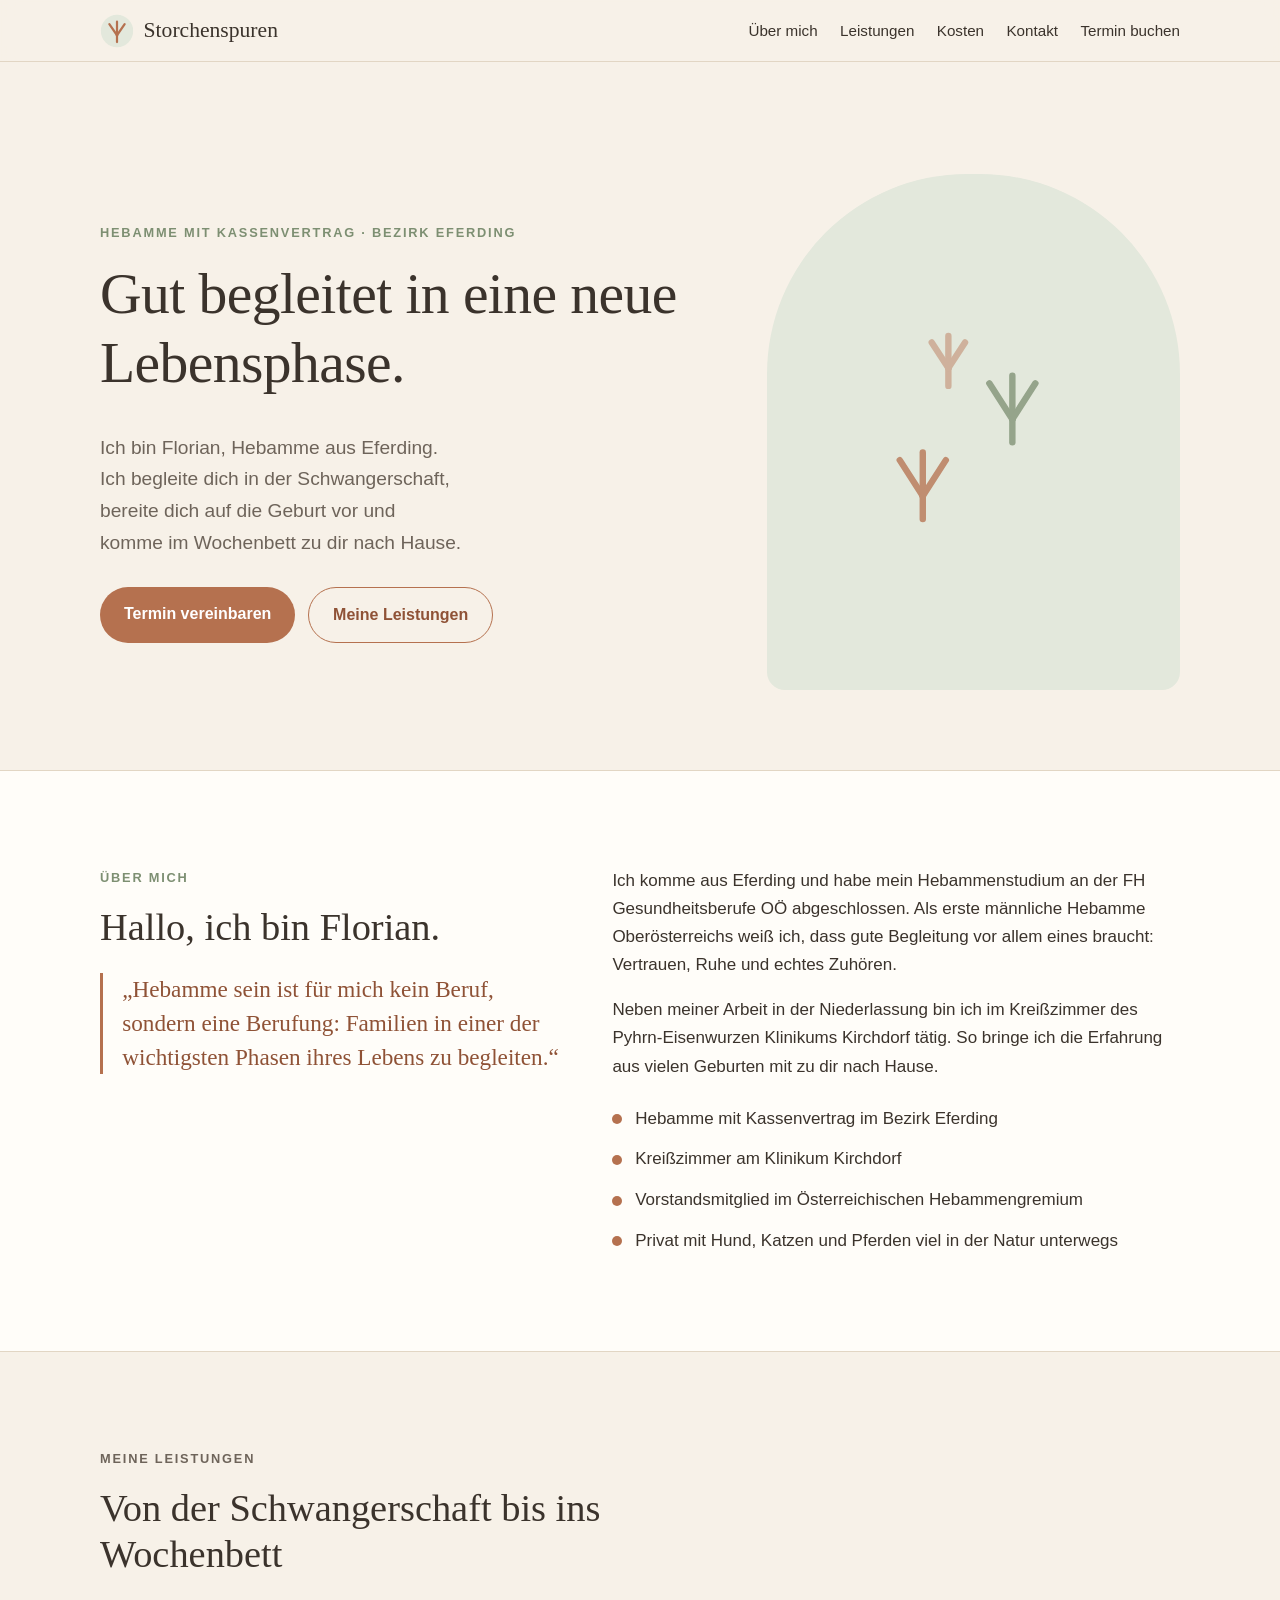
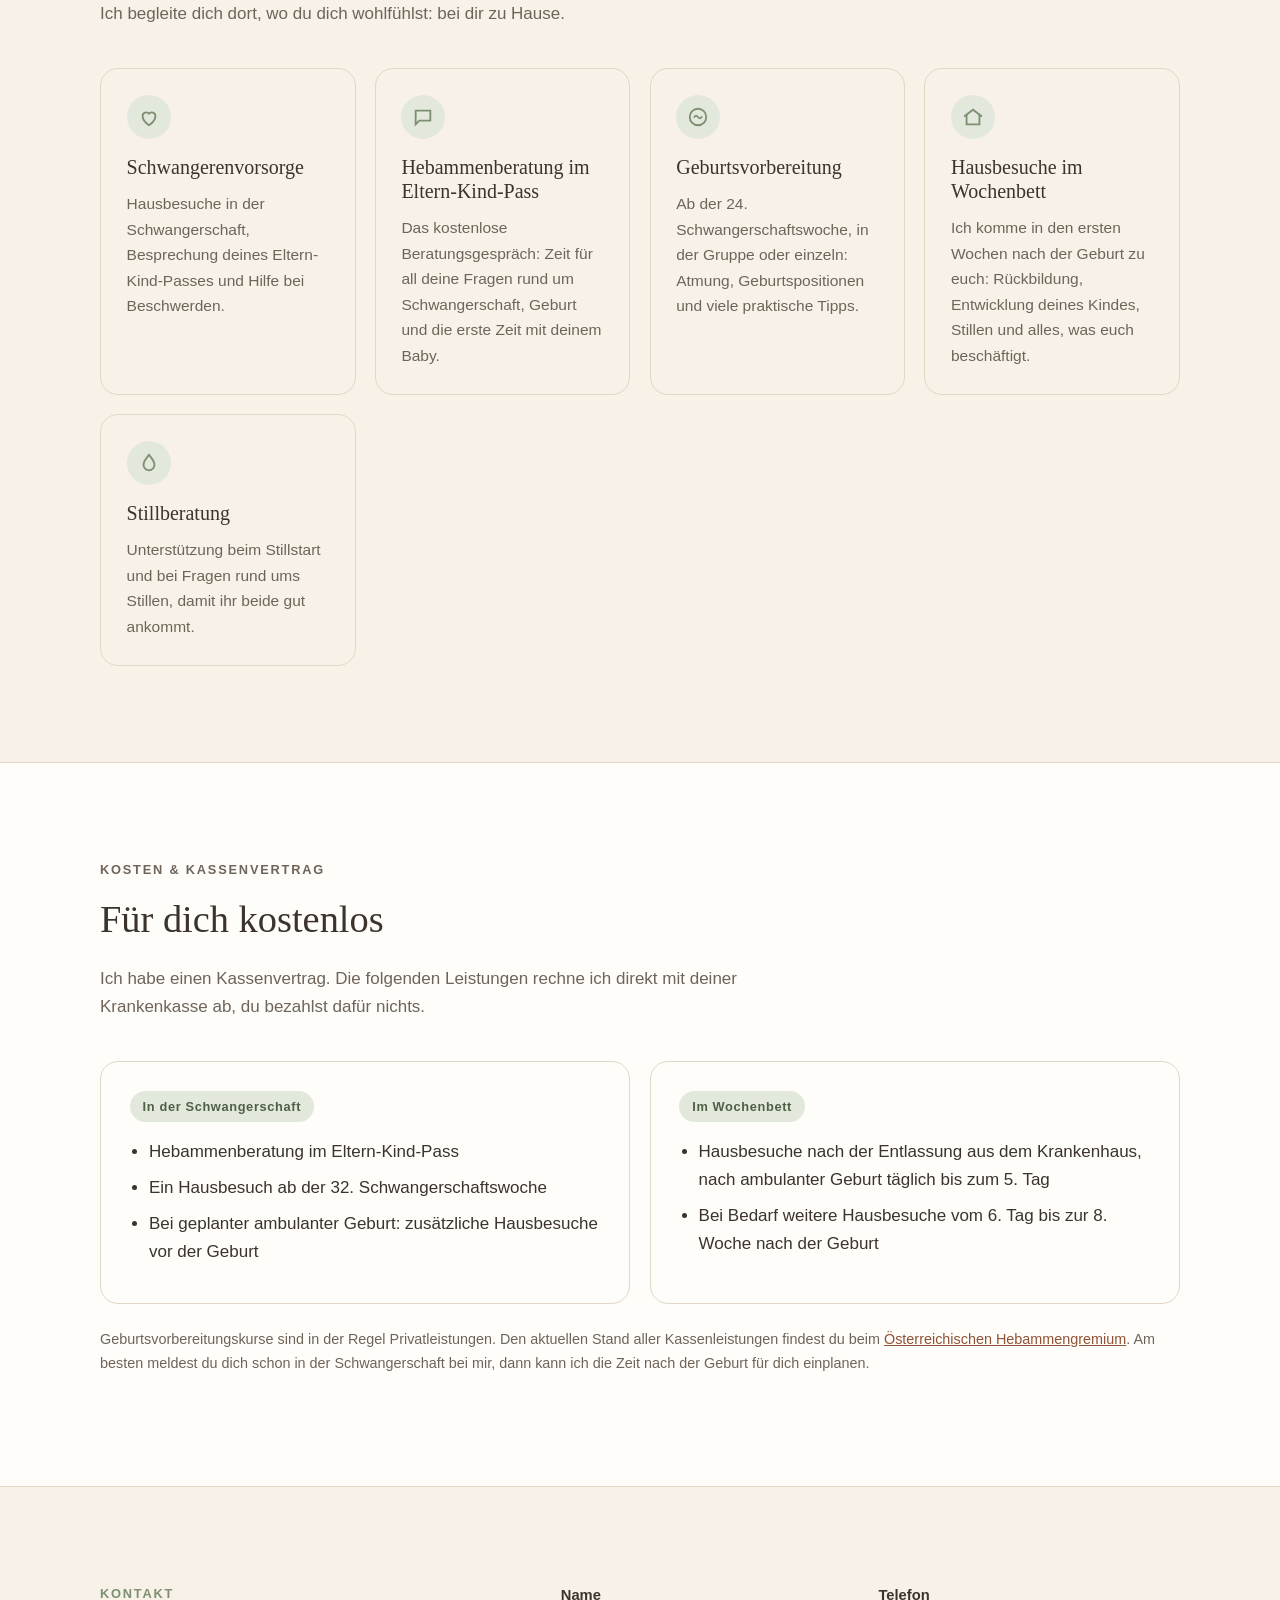
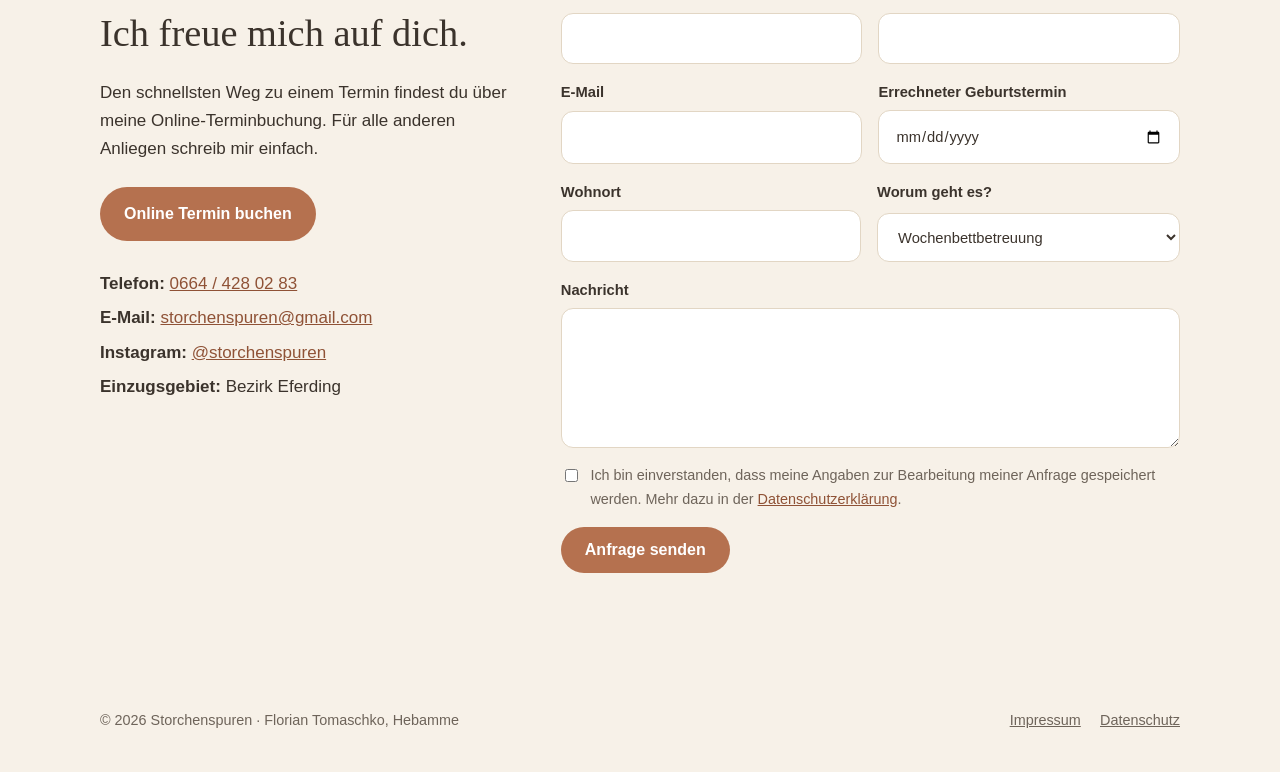
==== index.html @ 36145c32 "Neue Website Storchenspuren Co-Authored-By: Claude Opus 5.5 <noreply@anthropic.com> Claude-Session: " ====
<!DOCTYPE html>
<html lang="de-AT">
<head>
  <meta charset="utf-8">
  <meta name="viewport" content="width=device-width, initial-scale=1">
  <title>Storchenspuren – Hebamme Florian Tomaschko | Bezirk Eferding</title>
  <meta name="description" content="Storchenspuren: Hebamme mit Kassenvertrag im Bezirk Eferding. Schwangerenbetreuung, Geburtsvorbereitung, Hausbesuche im Wochenbett und Stillberatung – Florian Tomaschko.">
  <meta property="og:title" content="Storchenspuren – Hebamme im Bezirk Eferding">
  <meta property="og:description" content="Begleitung in Schwangerschaft und Wochenbett – mit Kassenvertrag.">
  <meta property="og:type" content="website">
  <link rel="icon" href="favicon.svg" type="image/svg+xml">
  <link rel="stylesheet" href="styles.css">
  <script type="application/ld+json">
  {
    "@context": "https://schema.org",
    "@type": "MedicalBusiness",
    "name": "Storchenspuren – Hebamme Florian Tomaschko",
    "url": "https://www.storchenspuren.com",
    "telephone": "+436644280283",
    "email": "storchenspuren@gmail.com",
    "areaServed": "Bezirk Eferding, Oberösterreich",
    "sameAs": ["https://www.instagram.com/storchenspuren"]
  }
  </script>
</head>
<body>

<header class="site-header">
  <div class="wrap">
    <a href="#top" class="brand" aria-label="Storchenspuren – zur Startseite">
      <svg viewBox="0 0 40 40" aria-hidden="true"><circle cx="20" cy="20" r="19" fill="#e3e8dc"/><g fill="none" stroke="#b5714f" stroke-width="2.6" stroke-linecap="round"><path d="M20 25 L20 33"/><path d="M20 25 L11 12"/><path d="M20 25 L20 9"/><path d="M20 25 L29 12"/></g></svg>
      <span>Storchenspuren</span>
    </a>
    <button class="nav-toggle" aria-label="Menü öffnen" aria-expanded="false">☰</button>
    <nav class="nav" aria-label="Hauptnavigation">
      <a href="#ueber-mich">Über mich</a>
      <a href="#leistungen">Leistungen</a>
      <a href="#kosten">Kosten</a>
      <a href="#kontakt">Kontakt</a>
      <a href="https://tomaschko.hebamio.at" target="_blank" rel="noopener">Termin buchen</a>
    </nav>
  </div>
</header>

<main id="top">

  <section class="hero">
    <div class="wrap">
      <div>
        <p class="eyebrow">Hebamme mit Kassenvertrag · Bezirk Eferding</p>
        <h1>Gut begleitet in eine neue Lebensphase.</h1>
        <p class="lead">Ich bin Florian, Hebamme aus Eferding. Ich begleite dich in der Schwangerschaft, bereite dich auf die Geburt vor und komme im Wochenbett zu dir nach Hause.</p>
        <div class="actions">
          <a class="btn" href="https://tomaschko.hebamio.at" target="_blank" rel="noopener">Termin vereinbaren</a>
          <a class="btn ghost" href="#leistungen">Meine Leistungen</a>
        </div>
      </div>
      <div class="hero-art">
        <!-- Platzhalter: hier kommt später ein Foto von Florian hin -->
        <svg viewBox="0 0 200 200" aria-hidden="true">
          <g fill="none" stroke="#b5714f" stroke-width="5" stroke-linecap="round" opacity=".85">
            <path d="M60 150 L60 168"/><path d="M60 150 L42 122"/><path d="M60 150 L60 116"/><path d="M60 150 L78 122"/>
          </g>
          <g fill="none" stroke="#7d8f72" stroke-width="5" stroke-linecap="round" opacity=".85">
            <path d="M130 90 L130 108"/><path d="M130 90 L112 62"/><path d="M130 90 L130 56"/><path d="M130 90 L148 62"/>
          </g>
          <g fill="none" stroke="#b5714f" stroke-width="5" stroke-linecap="round" opacity=".5">
            <path d="M80 50 L80 64"/><path d="M80 50 L67 30"/><path d="M80 50 L80 25"/><path d="M80 50 L93 30"/>
          </g>
        </svg>
      </div>
    </div>
  </section>

  <section id="ueber-mich" class="section-alt">
    <div class="wrap about">
      <div>
        <p class="eyebrow">Über mich</p>
        <h2>Hallo, ich bin Florian.</h2>
        <blockquote class="quote">„Hebamme sein ist für mich kein Beruf, sondern eine Berufung: Familien in einer der wichtigsten Phasen ihres Lebens zu begleiten.“</blockquote>
      </div>
      <div>
        <p>Ich komme aus Eferding und habe mein Hebammenstudium an der FH Gesundheitsberufe OÖ abgeschlossen. Als erste männliche Hebamme Oberösterreichs weiß ich, dass gute Begleitung vor allem eines braucht: Vertrauen, Ruhe und echtes Zuhören.</p>
        <p>Neben meiner Arbeit in der Niederlassung bin ich im Kreißzimmer des Pyhrn-Eisenwurzen Klinikums Kirchdorf tätig. So bringe ich die Erfahrung aus vielen Geburten mit zu dir nach Hause.</p>
        <ul class="facts">
          <li>Hebamme mit Kassenvertrag im Bezirk Eferding</li>
          <li>Kreißzimmer am Klinikum Kirchdorf</li>
          <li>Vorstandsmitglied im Österreichischen Hebammengremium</li>
          <li>Privat mit Hund, Katzen und Pferden viel in der Natur unterwegs</li>
        </ul>
      </div>
    </div>
  </section>

  <section id="leistungen">
    <div class="wrap">
      <div class="section-head">
        <p class="eyebrow">Meine Leistungen</p>
        <h2>Von der Schwangerschaft bis ins Wochenbett</h2>
        <p>Ich begleite dich dort, wo du dich wohlfühlst: bei dir zu Hause.</p>
      </div>
      <div class="cards">
        <article class="card">
          <div class="icon"><svg viewBox="0 0 24 24" fill="none" stroke="currentColor" stroke-width="2" stroke-linecap="round"><path d="M12 21s-7-4.5-7-10a4 4 0 0 1 7-2.6A4 4 0 0 1 19 11c0 5.5-7 10-7 10z"/></svg></div>
          <h3>Schwangerenvorsorge</h3>
          <p>Hausbesuche in der Schwangerschaft, Besprechung deines Eltern-Kind-Passes und Hilfe bei Beschwerden.</p>
        </article>
        <article class="card">
          <div class="icon"><svg viewBox="0 0 24 24" fill="none" stroke="currentColor" stroke-width="2" stroke-linecap="round"><path d="M4 5h16v11H8l-4 4z"/></svg></div>
          <h3>Hebammenberatung im Eltern-Kind-Pass</h3>
          <p>Das kostenlose Beratungsgespräch: Zeit für all deine Fragen rund um Schwangerschaft, Geburt und die erste Zeit mit deinem Baby.</p>
        </article>
        <article class="card">
          <div class="icon"><svg viewBox="0 0 24 24" fill="none" stroke="currentColor" stroke-width="2" stroke-linecap="round"><circle cx="12" cy="12" r="9"/><path d="M8 12c1.5-2 2.5-2 4 0s2.5 2 4 0"/></svg></div>
          <h3>Geburtsvorbereitung</h3>
          <p>Ab der 24. Schwangerschaftswoche, in der Gruppe oder einzeln: Atmung, Geburtspositionen und viele praktische Tipps.</p>
        </article>
        <article class="card">
          <div class="icon"><svg viewBox="0 0 24 24" fill="none" stroke="currentColor" stroke-width="2" stroke-linecap="round"><path d="M3 11l9-7 9 7"/><path d="M5 10v10h14V10"/></svg></div>
          <h3>Hausbesuche im Wochenbett</h3>
          <p>Ich komme in den ersten Wochen nach der Geburt zu euch: Rückbildung, Entwicklung deines Kindes, Stillen und alles, was euch beschäftigt.</p>
        </article>
        <article class="card">
          <div class="icon"><svg viewBox="0 0 24 24" fill="none" stroke="currentColor" stroke-width="2" stroke-linecap="round"><path d="M12 3c3 4 6 7 6 11a6 6 0 0 1-12 0c0-4 3-7 6-11z"/></svg></div>
          <h3>Stillberatung</h3>
          <p>Unterstützung beim Stillstart und bei Fragen rund ums Stillen, damit ihr beide gut ankommt.</p>
        </article>
      </div>
    </div>
  </section>

  <section id="kosten" class="section-alt">
    <div class="wrap">
      <div class="section-head">
        <p class="eyebrow">Kosten &amp; Kassenvertrag</p>
        <h2>Für dich kostenlos</h2>
        <p>Ich habe einen Kassenvertrag. Die folgenden Leistungen rechne ich direkt mit deiner Krankenkasse ab, du bezahlst dafür nichts.</p>
      </div>
      <div class="costs">
        <div class="cost-box">
          <span class="badge">In der Schwangerschaft</span>
          <ul>
            <li>Hebammenberatung im Eltern-Kind-Pass</li>
            <li>Ein Hausbesuch ab der 32. Schwangerschaftswoche</li>
            <li>Bei geplanter ambulanter Geburt: zusätzliche Hausbesuche vor der Geburt</li>
          </ul>
        </div>
        <div class="cost-box">
          <span class="badge">Im Wochenbett</span>
          <ul>
            <li>Hausbesuche nach der Entlassung aus dem Krankenhaus, nach ambulanter Geburt täglich bis zum 5. Tag</li>
            <li>Bei Bedarf weitere Hausbesuche vom 6. Tag bis zur 8. Woche nach der Geburt</li>
          </ul>
        </div>
      </div>
      <p class="note">Geburtsvorbereitungskurse sind in der Regel Privatleistungen. Den aktuellen Stand aller Kassenleistungen findest du beim <a href="https://www.hebammen.at" target="_blank" rel="noopener">Österreichischen Hebammengremium</a>. Am besten meldest du dich schon in der Schwangerschaft bei mir, dann kann ich die Zeit nach der Geburt für dich einplanen.</p>
    </div>
  </section>

  <section id="kontakt">
    <div class="wrap contact">
      <div class="contact-info">
        <p class="eyebrow">Kontakt</p>
        <h2>Ich freue mich auf dich.</h2>
        <p>Den schnellsten Weg zu einem Termin findest du über meine Online-Terminbuchung. Für alle anderen Anliegen schreib mir einfach.</p>
        <p style="margin-top:1.5rem"><a class="btn" href="https://tomaschko.hebamio.at" target="_blank" rel="noopener">Online Termin buchen</a></p>
        <p style="margin-top:1.8rem"><strong>Telefon:</strong> <a href="tel:+436644280283">0664 / 428 02 83</a></p>
        <p><strong>E-Mail:</strong> <a href="mailto:storchenspuren@gmail.com">storchenspuren@gmail.com</a></p>
        <p><strong>Instagram:</strong> <a href="https://www.instagram.com/storchenspuren" target="_blank" rel="noopener">@storchenspuren</a></p>
        <p><strong>Einzugsgebiet:</strong> Bezirk Eferding</p>
      </div>

      <form name="anfrage" method="POST" action="/danke.html" data-netlify="true" netlify-honeypot="bot-field">
        <input type="hidden" name="form-name" value="anfrage">
        <p class="hidden"><label>Nicht ausfüllen: <input name="bot-field"></label></p>
        <div class="form-row">
          <label>Name<input type="text" name="name" required autocomplete="name"></label>
          <label>Telefon<input type="tel" name="telefon" autocomplete="tel"></label>
        </div>
        <div class="form-row">
          <label>E-Mail<input type="email" name="email" required autocomplete="email"></label>
          <label>Errechneter Geburtstermin<input type="date" name="geburtstermin"></label>
        </div>
        <div class="form-row">
          <label>Wohnort<input type="text" name="wohnort" autocomplete="address-level2"></label>
          <label>Worum geht es?
            <select name="anliegen">
              <option>Wochenbettbetreuung</option>
              <option>Betreuung in der Schwangerschaft</option>
              <option>Hebammenberatung Eltern-Kind-Pass</option>
              <option>Geburtsvorbereitung</option>
              <option>Sonstiges</option>
            </select>
          </label>
        </div>
        <label>Nachricht<textarea name="nachricht"></textarea></label>
        <label class="check"><input type="checkbox" name="datenschutz" required> <span>Ich bin einverstanden, dass meine Angaben zur Bearbeitung meiner Anfrage gespeichert werden. Mehr dazu in der <a href="datenschutz.html">Datenschutzerklärung</a>.</span></label>
        <div><button class="btn" type="submit">Anfrage senden</button></div>
      </form>
    </div>
  </section>

</main>

<footer class="site-footer">
  <div class="wrap">
    <span>© <span id="year">2026</span> Storchenspuren · Florian Tomaschko, Hebamme</span>
    <span><a href="impressum.html">Impressum</a><a href="datenschutz.html">Datenschutz</a></span>
  </div>
</footer>

<script>
  document.getElementById('year').textContent = new Date().getFullYear();
  const t = document.querySelector('.nav-toggle'), n = document.querySelector('.nav');
  t.addEventListener('click', () => { const o = n.classList.toggle('open'); t.setAttribute('aria-expanded', o); });
  n.querySelectorAll('a').forEach(a => a.addEventListener('click', () => n.classList.remove('open')));
</script>
</body>
</html>
---- styles.css ----
:root {
  --sand: #f7f1e8;
  --sand-dark: #efe5d6;
  --cream: #fffdf9;
  --clay: #b5714f;
  --clay-dark: #8f5236;
  --sage: #7d8f72;
  --sage-light: #e3e8dc;
  --ink: #3b332c;
  --muted: #6e645a;
  --line: #e2d6c4;
  --radius: 18px;
  --serif: "Iowan Old Style", "Palatino Linotype", Palatino, "Book Antiqua", Georgia, serif;
  --sans: -apple-system, BlinkMacSystemFont, "Segoe UI", Roboto, "Helvetica Neue", Arial, sans-serif;
}

* { box-sizing: border-box; }
html { scroll-behavior: smooth; }
body {
  margin: 0;
  font-family: var(--sans);
  font-size: 17px;
  line-height: 1.65;
  color: var(--ink);
  background: var(--sand);
}
img, svg { display: block; max-width: 100%; }
a { color: var(--clay-dark); }
h1, h2, h3 { font-family: var(--serif); font-weight: 500; line-height: 1.2; margin: 0 0 .6em; }
h1 { font-size: clamp(2.2rem, 6vw, 3.6rem); letter-spacing: -.01em; }
h2 { font-size: clamp(1.7rem, 4vw, 2.4rem); }
h3 { font-size: 1.25rem; }
p { margin: 0 0 1em; }

.wrap { width: min(1080px, 100% - 2.5rem); margin-inline: auto; }

/* Header */
.site-header {
  position: sticky; top: 0; z-index: 10;
  background: rgba(247, 241, 232, .92);
  backdrop-filter: blur(8px);
  border-bottom: 1px solid var(--line);
}
.site-header .wrap { display: flex; align-items: center; justify-content: space-between; gap: 1rem; padding: .8rem 0; }
.brand { display: flex; align-items: center; gap: .6rem; text-decoration: none; color: var(--ink); }
.brand svg { width: 34px; height: 34px; }
.brand span { font-family: var(--serif); font-size: 1.35rem; }
.nav { display: flex; gap: 1.4rem; }
.nav a { color: var(--ink); text-decoration: none; font-size: .95rem; }
.nav a:hover { color: var(--clay-dark); }
.nav-toggle { display: none; background: none; border: 0; font-size: 1.6rem; color: var(--ink); cursor: pointer; }

@media (max-width: 760px) {
  .nav-toggle { display: block; }
  .nav {
    display: none; position: absolute; left: 0; right: 0; top: 100%;
    flex-direction: column; gap: 0; background: var(--cream); border-bottom: 1px solid var(--line);
  }
  .nav.open { display: flex; }
  .nav a { padding: .9rem 1.25rem; border-top: 1px solid var(--line); }
}

/* Buttons */
.btn {
  display: inline-block; padding: .85rem 1.5rem; border-radius: 999px;
  background: var(--clay); color: #fff; text-decoration: none; font-weight: 600;
  border: 0; font-size: 1rem; cursor: pointer; transition: background .2s;
}
.btn:hover { background: var(--clay-dark); }
.btn.ghost { background: transparent; color: var(--clay-dark); border: 1.5px solid var(--clay); }
.btn.ghost:hover { background: var(--clay); color: #fff; }

/* Hero */
.hero { padding: clamp(3.5rem, 9vw, 7rem) 0 clamp(3rem, 7vw, 5rem); position: relative; overflow: hidden; }
.hero .wrap { display: grid; grid-template-columns: 1.2fr .8fr; gap: 3rem; align-items: center; }
.eyebrow { text-transform: uppercase; letter-spacing: .14em; font-size: .8rem; color: var(--sage); font-weight: 700; margin-bottom: 1rem; }
.hero p.lead { font-size: 1.2rem; color: var(--muted); max-width: 34ch; }
.hero .actions { display: flex; flex-wrap: wrap; gap: .8rem; margin-top: 1.8rem; }
.hero-art { aspect-ratio: 4/5; border-radius: 200px 200px var(--radius) var(--radius); background: var(--sage-light); display: grid; place-items: center; position: relative; overflow: hidden; }
.hero-art svg { width: 62%; opacity: .9; }
.hero-art .photo-note { position: absolute; bottom: 1rem; left: 0; right: 0; text-align: center; font-size: .8rem; color: var(--sage); }
@media (max-width: 760px) {
  .hero .wrap { grid-template-columns: 1fr; }
  .hero-art { max-width: 320px; }
}

/* Sections */
section { padding: clamp(3.5rem, 8vw, 6rem) 0; }
.section-alt { background: var(--cream); border-block: 1px solid var(--line); }
.section-head { max-width: 640px; margin-bottom: 2.5rem; }
.section-head p { color: var(--muted); }

/* About */
.about { display: grid; grid-template-columns: .9fr 1.1fr; gap: 3rem; align-items: start; }
.facts { list-style: none; padding: 0; margin: 1.5rem 0 0; display: grid; gap: .8rem; }
.facts li { display: flex; gap: .8rem; align-items: flex-start; }
.facts li::before { content: ""; flex: none; width: 10px; height: 10px; margin-top: .55em; border-radius: 50%; background: var(--clay); }
.quote { font-family: var(--serif); font-size: 1.45rem; line-height: 1.45; color: var(--clay-dark); border-left: 3px solid var(--clay); padding-left: 1.2rem; margin: 0; }
@media (max-width: 760px) { .about { grid-template-columns: 1fr; } }

/* Cards */
.cards { display: grid; grid-template-columns: repeat(auto-fit, minmax(240px, 1fr)); gap: 1.2rem; }
.card { background: var(--sand); border: 1px solid var(--line); border-radius: var(--radius); padding: 1.6rem; }
.section-alt .card { background: var(--sand); }
.card .icon { width: 44px; height: 44px; border-radius: 50%; background: var(--sage-light); display: grid; place-items: center; margin-bottom: 1rem; color: var(--sage); }
.card .icon svg { width: 22px; height: 22px; }
.card p { color: var(--muted); margin: 0; font-size: .97rem; }

/* Costs */
.costs { display: grid; grid-template-columns: 1fr 1fr; gap: 1.2rem; }
.cost-box { background: var(--cream); border: 1px solid var(--line); border-radius: var(--radius); padding: 1.8rem; }
.cost-box ul { padding-left: 1.2rem; margin: 0; }
.cost-box li { margin-bottom: .5rem; }
.badge { display: inline-block; background: var(--sage-light); color: #4f5f46; font-weight: 700; font-size: .8rem; letter-spacing: .05em; padding: .3rem .8rem; border-radius: 999px; margin-bottom: 1rem; }
.note { font-size: .9rem; color: var(--muted); margin-top: 1.5rem; }
@media (max-width: 760px) { .costs { grid-template-columns: 1fr; } }

/* Contact */
.contact { display: grid; grid-template-columns: .8fr 1.2fr; gap: 3rem; }
.contact-info p { margin-bottom: .4rem; }
form { display: grid; gap: 1rem; }
.form-row { display: grid; grid-template-columns: 1fr 1fr; gap: 1rem; }
label { display: grid; gap: .35rem; font-size: .92rem; font-weight: 600; }
input, textarea, select {
  font: inherit; font-weight: 400; padding: .8rem 1rem; border-radius: 12px;
  border: 1px solid var(--line); background: #fff; color: var(--ink);
}
input:focus, textarea:focus, select:focus { outline: 2px solid var(--sage); outline-offset: 1px; }
textarea { min-height: 140px; resize: vertical; }
.check { display: flex; gap: .6rem; align-items: flex-start; font-weight: 400; font-size: .9rem; color: var(--muted); }
.check input { margin-top: .3rem; }
.hidden { display: none; }
@media (max-width: 760px) { .contact, .form-row { grid-template-columns: 1fr; } }

/* Footer */
.site-footer { padding: 2.5rem 0; font-size: .9rem; color: var(--muted); }
.site-footer .wrap { display: flex; flex-wrap: wrap; justify-content: space-between; gap: 1rem; }
.site-footer a { color: var(--muted); margin-left: 1.2rem; }

/* Simple pages */
.page { padding: clamp(3rem, 7vw, 5rem) 0; }
.page .wrap { max-width: 760px; }
.page h2 { font-size: 1.4rem; margin-top: 2rem; }
.todo { background: #fff4d6; padding: 0 .3em; border-radius: 4px; }
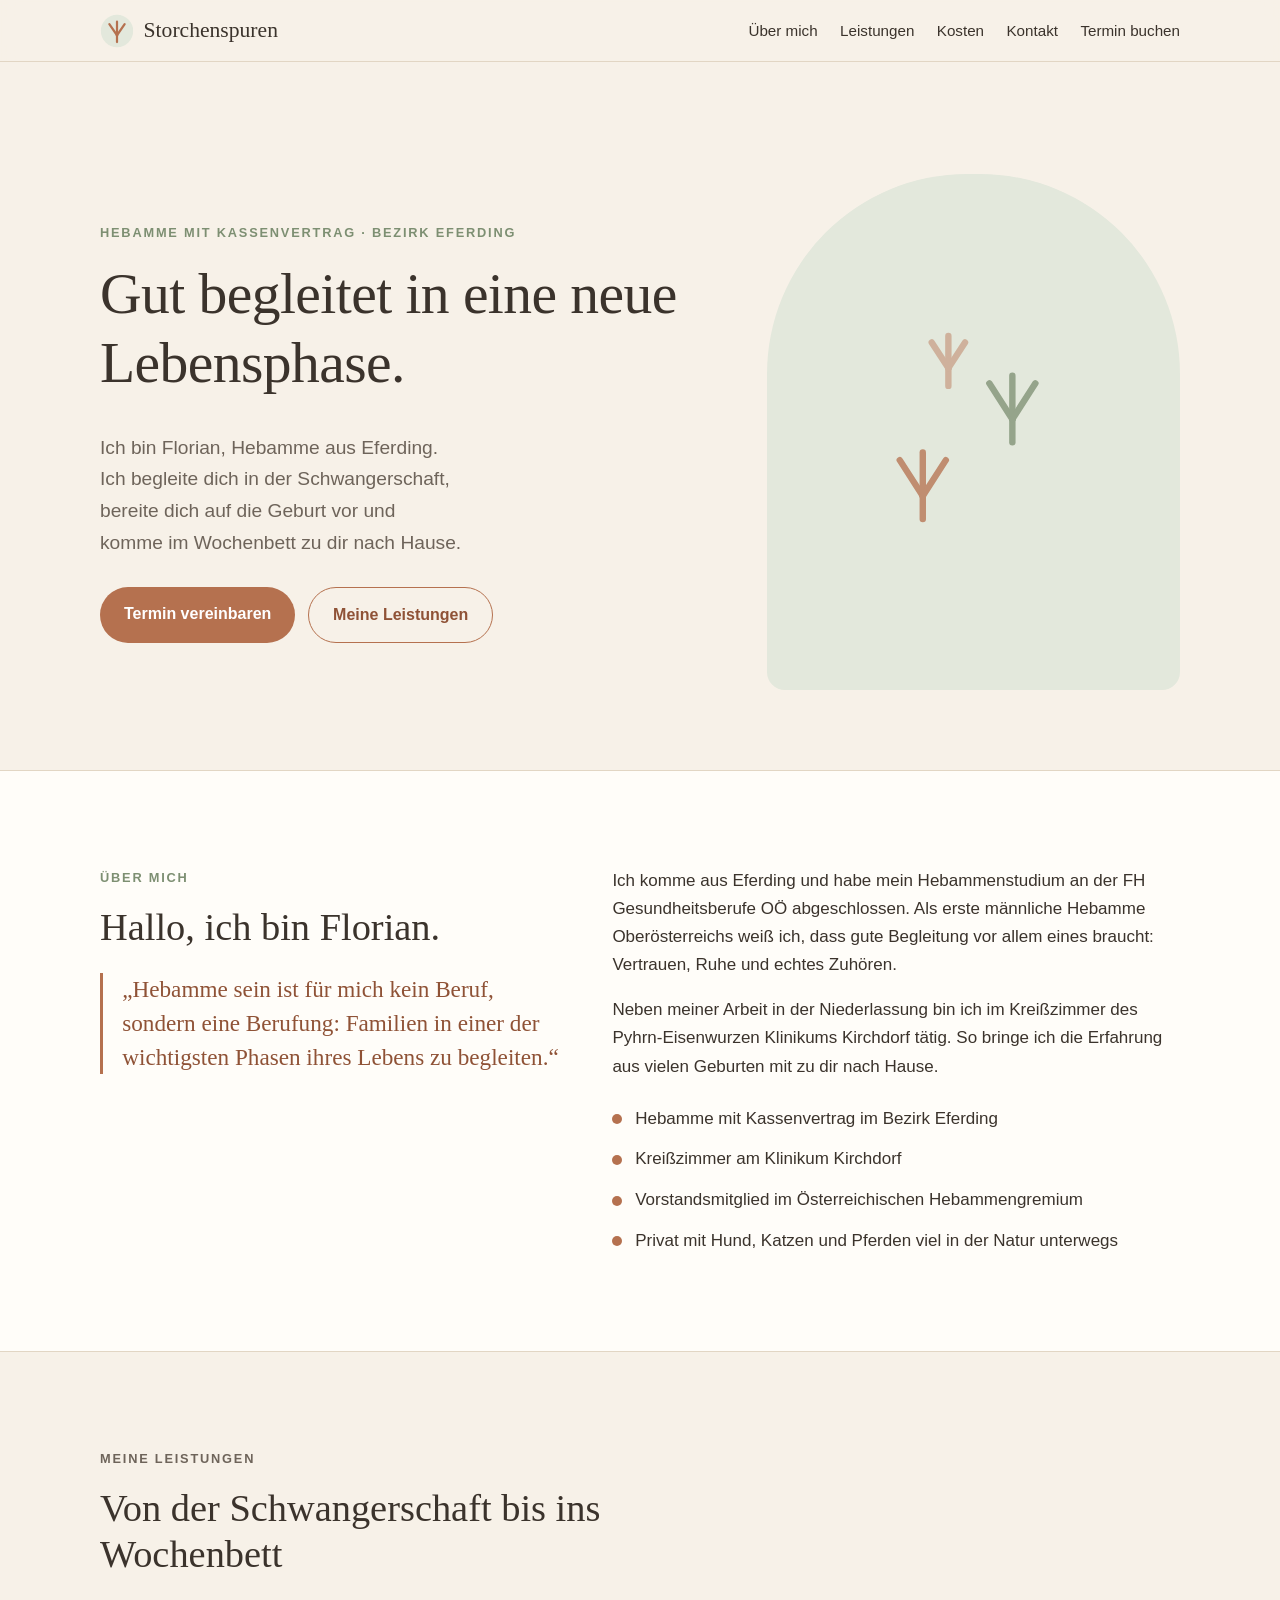
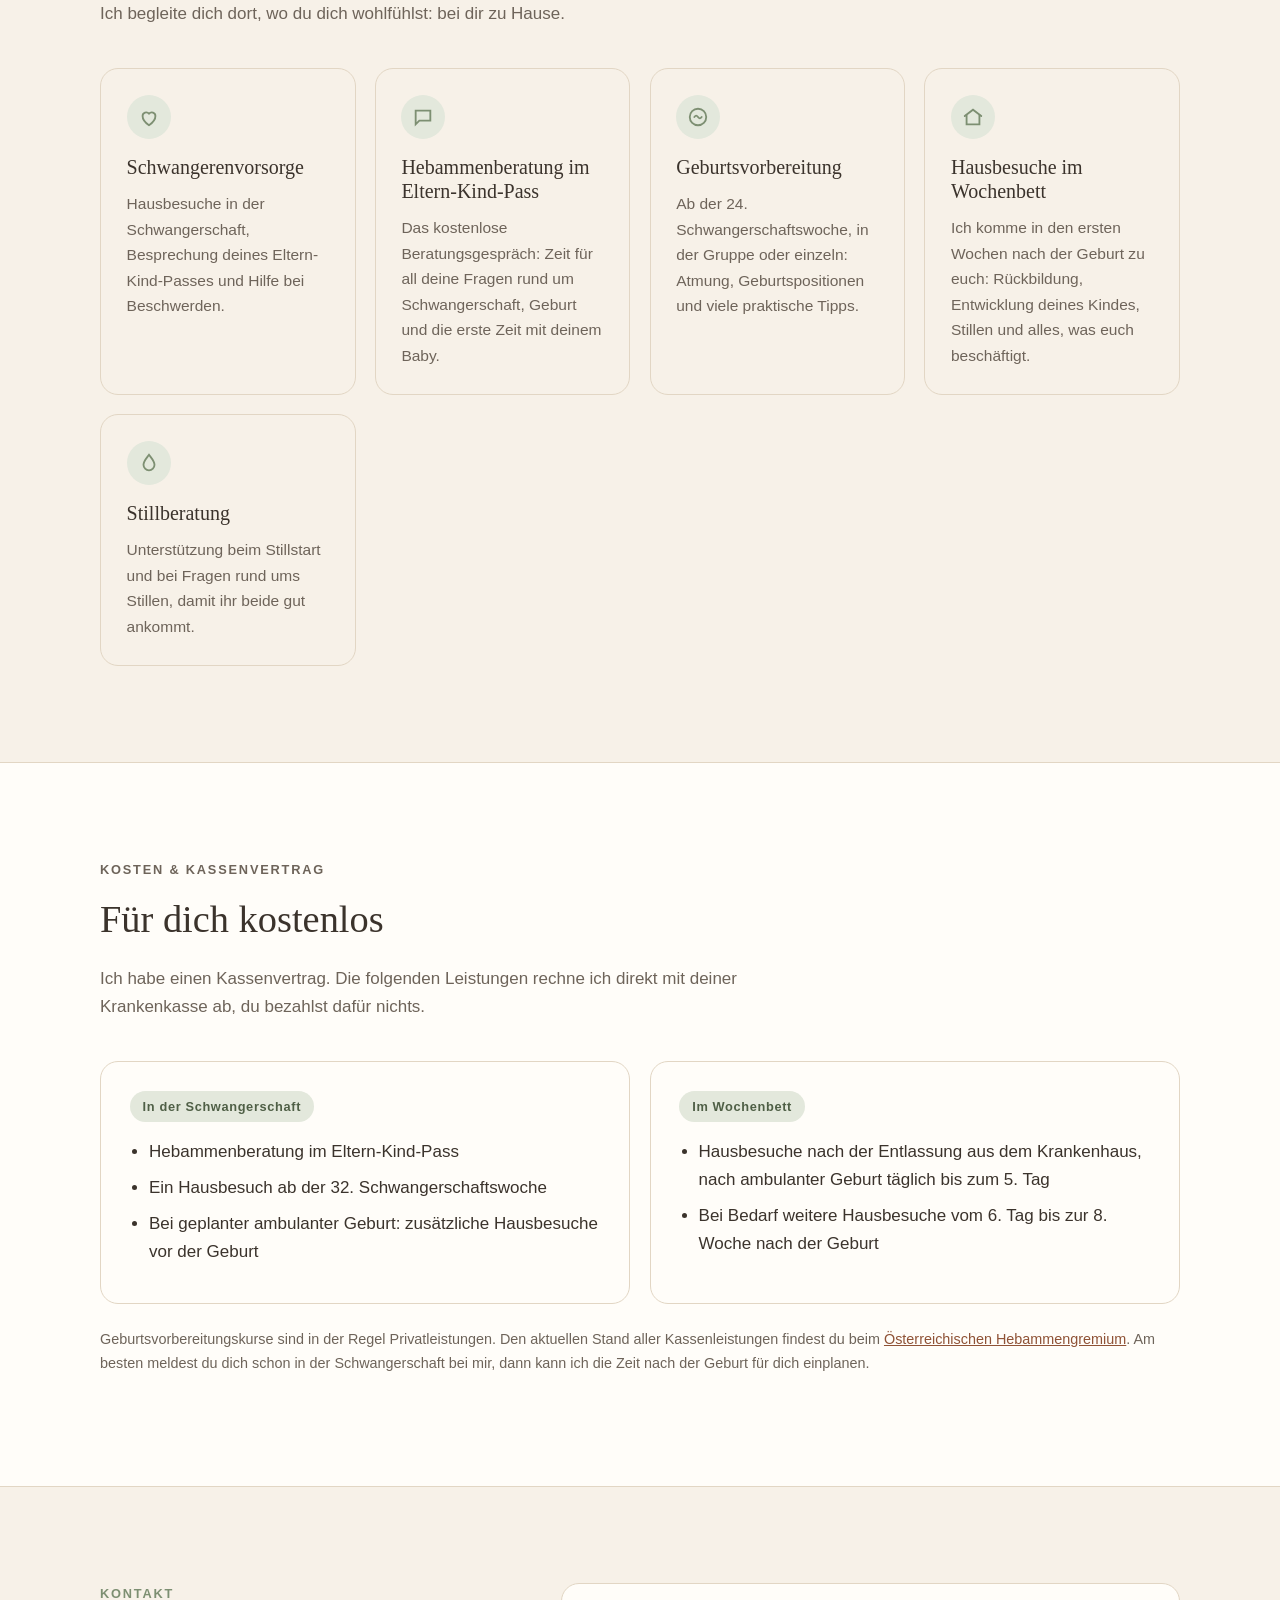
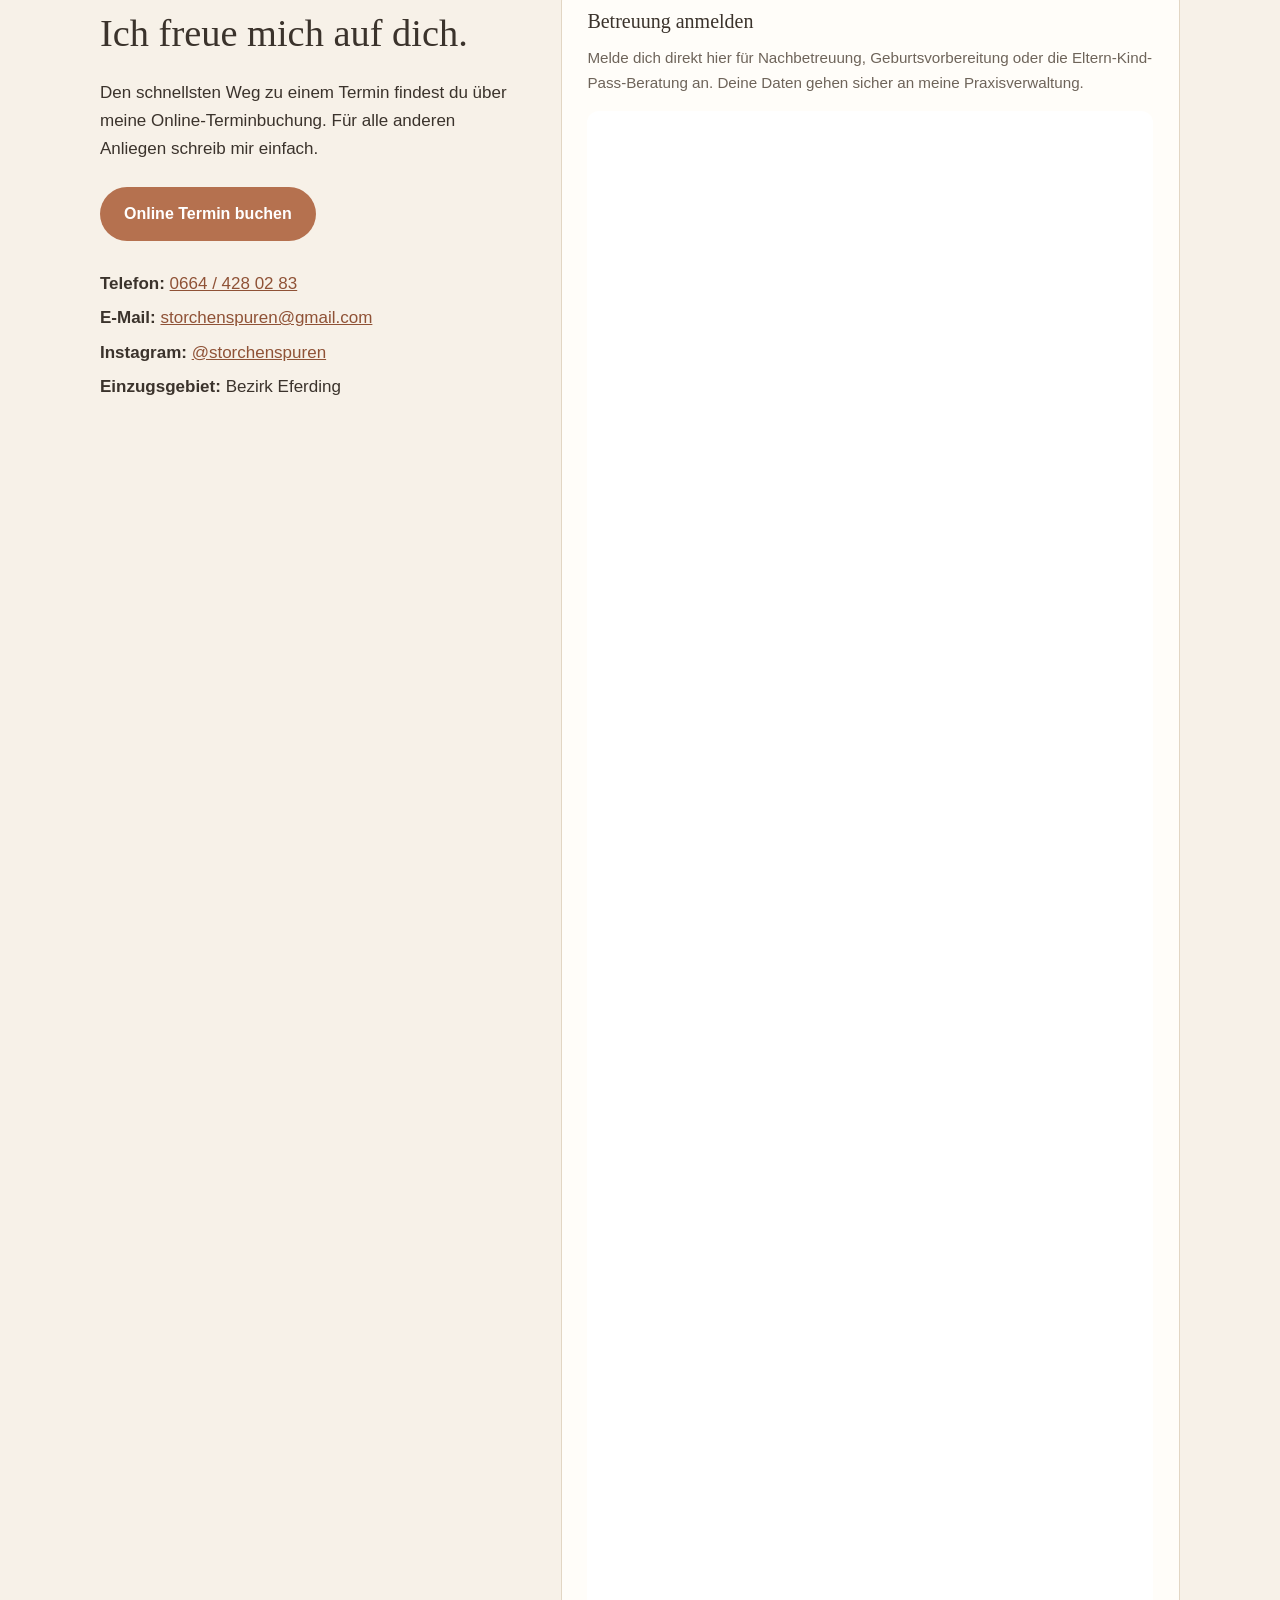
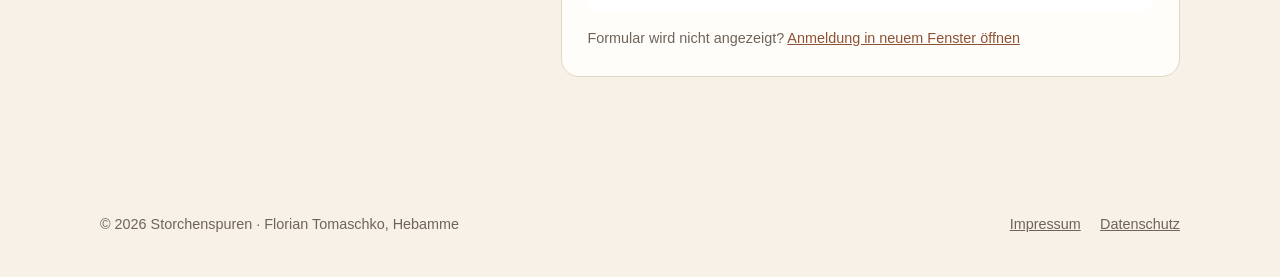
==== commit 0b6bda00: "Hebamio-Anmeldeformular einbetten statt eigenem Formular Co-Authored-By: Claude Opus 5.5 <noreply@an" ====
--- a/index.html
+++ b/index.html
@@ -170,33 +170,12 @@
         <p><strong>Einzugsgebiet:</strong> Bezirk Eferding</p>
       </div>
 
-      <form name="anfrage" method="POST" action="/danke.html" data-netlify="true" netlify-honeypot="bot-field">
-        <input type="hidden" name="form-name" value="anfrage">
-        <p class="hidden"><label>Nicht ausfüllen: <input name="bot-field"></label></p>
-        <div class="form-row">
-          <label>Name<input type="text" name="name" required autocomplete="name"></label>
-          <label>Telefon<input type="tel" name="telefon" autocomplete="tel"></label>
-        </div>
-        <div class="form-row">
-          <label>E-Mail<input type="email" name="email" required autocomplete="email"></label>
-          <label>Errechneter Geburtstermin<input type="date" name="geburtstermin"></label>
-        </div>
-        <div class="form-row">
-          <label>Wohnort<input type="text" name="wohnort" autocomplete="address-level2"></label>
-          <label>Worum geht es?
-            <select name="anliegen">
-              <option>Wochenbettbetreuung</option>
-              <option>Betreuung in der Schwangerschaft</option>
-              <option>Hebammenberatung Eltern-Kind-Pass</option>
-              <option>Geburtsvorbereitung</option>
-              <option>Sonstiges</option>
-            </select>
-          </label>
-        </div>
-        <label>Nachricht<textarea name="nachricht"></textarea></label>
-        <label class="check"><input type="checkbox" name="datenschutz" required> <span>Ich bin einverstanden, dass meine Angaben zur Bearbeitung meiner Anfrage gespeichert werden. Mehr dazu in der <a href="datenschutz.html">Datenschutzerklärung</a>.</span></label>
-        <div><button class="btn" type="submit">Anfrage senden</button></div>
-      </form>
+      <div class="embed">
+        <h3>Betreuung anmelden</h3>
+        <p class="embed-note">Melde dich direkt hier für Nachbetreuung, Geburtsvorbereitung oder die Eltern-Kind-Pass-Beratung an. Deine Daten gehen sicher an meine Praxisverwaltung.</p>
+        <iframe src="https://tomaschko.hebamio.at/anmeldung" title="Anmeldung bei Hebamme Florian Tomaschko" loading="lazy"></iframe>
+        <p class="embed-fallback">Formular wird nicht angezeigt? <a href="https://tomaschko.hebamio.at/anmeldung" target="_blank" rel="noopener">Anmeldung in neuem Fenster öffnen</a></p>
+      </div>
     </div>
   </section>
 
--- a/styles.css
+++ b/styles.css
@@ -142,3 +142,10 @@
 .page .wrap { max-width: 760px; }
 .page h2 { font-size: 1.4rem; margin-top: 2rem; }
 .todo { background: #fff4d6; padding: 0 .3em; border-radius: 4px; }
+
+/* Eingebettete Hebamio-Anmeldung */
+.embed { background: var(--cream); border: 1px solid var(--line); border-radius: var(--radius); padding: 1.6rem; }
+.embed-note { color: var(--muted); font-size: .95rem; }
+.embed iframe { width: 100%; height: 1500px; border: 0; border-radius: 12px; background: #fff; display: block; }
+.embed-fallback { font-size: .9rem; color: var(--muted); margin: 1rem 0 0; }
+@media (max-width: 760px) { .embed { padding: 1rem; } .embed iframe { height: 1800px; } }
